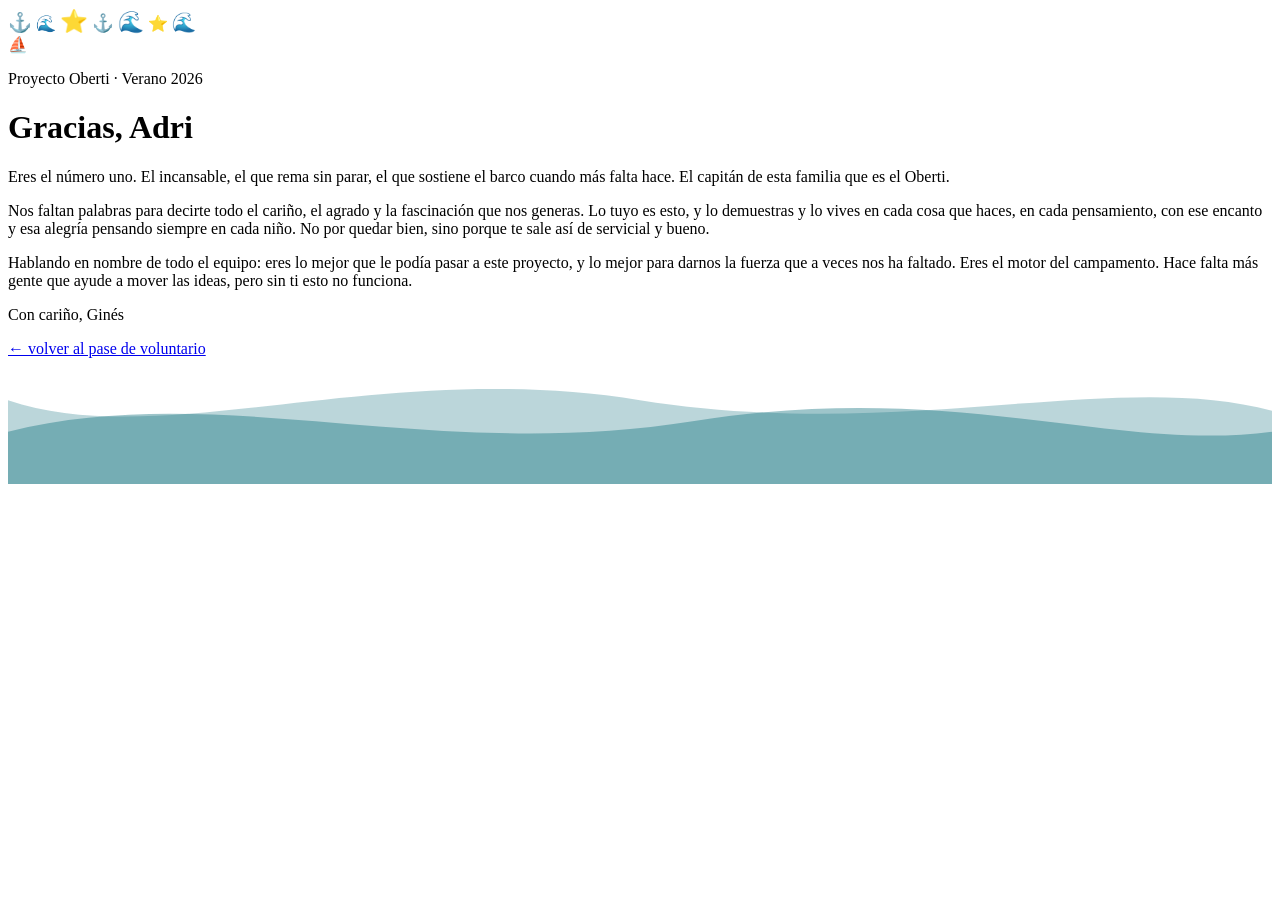
==== paginas/adri.html @ 3d2d61b9 "Primero" ====
<!DOCTYPE html>
<html lang="es">
<head>
<meta charset="UTF-8">
<meta name="viewport" content="width=device-width, initial-scale=1.0">
<title>Para Adri · Proyecto Oberti</title>
<link rel="stylesheet" href="../style.css">
<link rel="stylesheet" href="persona.css">
<style>
  .medalla{ animation:balanceoBarco 2.8s ease-in-out infinite; }
  .particula{ animation-duration: 6s; }
  .particula:nth-child(1){ left:8%;  animation-delay:0s;   font-size:1.2rem; }
  .particula:nth-child(2){ left:24%; animation-delay:1.8s; font-size:1rem; }
  .particula:nth-child(3){ left:40%; animation-delay:.9s;  font-size:1.4rem; }
  .particula:nth-child(4){ left:56%; animation-delay:2.6s; font-size:1.1rem; }
  .particula:nth-child(5){ left:72%; animation-delay:1.3s; font-size:1.3rem; }
  .particula:nth-child(6){ left:88%; animation-delay:2s;   font-size:1rem; }
  .particula:nth-child(7){ left:50%; animation-delay:3.4s; font-size:1.2rem; }

  .timon{
    position:relative;
    z-index:1;
    display:inline-block;
    margin-bottom:6px;
    font-size:1.1rem;
    animation:girarSuave 8s linear infinite;
  }
</style>
</head>
<body>

<div class="diploma">
  <div class="particulas" aria-hidden="true">
    <span class="particula">⚓</span>
    <span class="particula">🌊</span>
    <span class="particula">⭐</span>
    <span class="particula">⚓</span>
    <span class="particula">🌊</span>
    <span class="particula">⭐</span>
    <span class="particula">🌊</span>
  </div>

  <div class="medalla">⛵</div>
  <p class="eyebrow">Proyecto Oberti · Verano 2026</p>
  <h1 class="display">Gracias, Adri</h1>

  <p class="mensaje">Eres el número uno. El incansable, el que rema sin parar, el que sostiene el barco cuando más falta hace. El capitán de esta familia que es el Oberti.</p>
  <p class="mensaje">Nos faltan palabras para decirte todo el cariño, el agrado y la fascinación que nos generas. Lo tuyo es esto, y lo demuestras y lo vives en cada cosa que haces, en cada pensamiento, con ese encanto y esa alegría pensando siempre en cada niño. No por quedar bien, sino porque te sale así de servicial y bueno.</p>
  <p class="mensaje">Hablando en nombre de todo el equipo: eres lo mejor que le podía pasar a este proyecto, y lo mejor para darnos la fuerza que a veces nos ha faltado. Eres el motor del campamento. Hace falta más gente que ayude a mover las ideas, pero sin ti esto no funciona.</p>

  <p class="firma display">Con cariño, Ginés</p>
  <a class="volver" href="../index.html">&larr; volver al pase de voluntario</a>
</div>

<div class="olas" aria-hidden="true">
  <svg viewBox="0 0 1200 120" preserveAspectRatio="none">
    <path d="M0,40 C150,90 350,0 600,40 C850,80 1050,10 1200,50 L1200,120 L0,120 Z" fill="#0E6E7C" opacity="0.28"/>
    <path d="M0,70 C200,20 400,100 650,60 C900,20 1050,90 1200,70 L1200,120 L0,120 Z" fill="#0E6E7C" opacity="0.4"/>
  </svg>
</div>

</body>
</html>
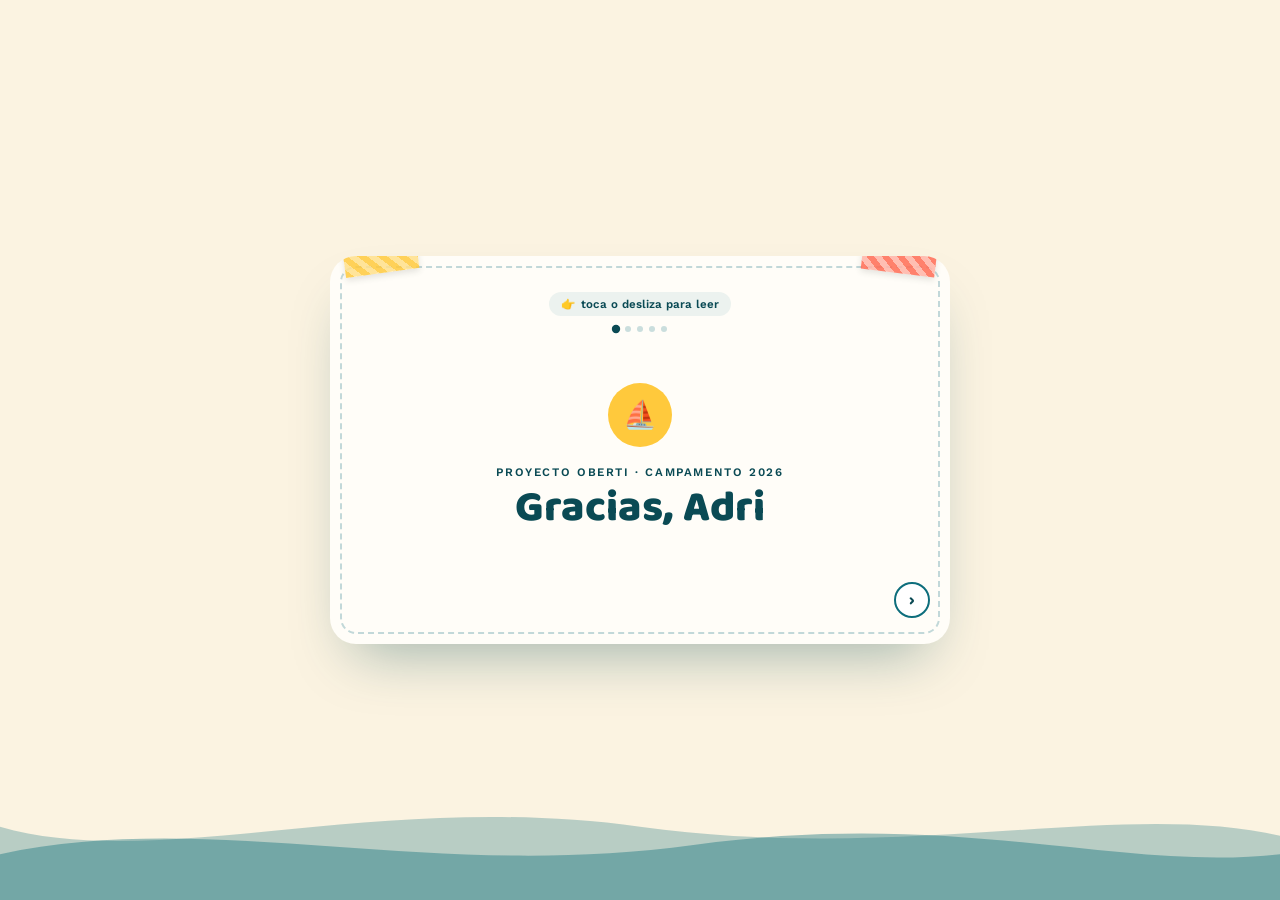
==== commit 855838eb: "comprobación" ====
--- a/paginas/adri.html
+++ b/paginas/adri.html
@@ -16,15 +16,6 @@
   .particula:nth-child(5){ left:72%; animation-delay:1.3s; font-size:1.3rem; }
   .particula:nth-child(6){ left:88%; animation-delay:2s;   font-size:1rem; }
   .particula:nth-child(7){ left:50%; animation-delay:3.4s; font-size:1.2rem; }
-
-  .timon{
-    position:relative;
-    z-index:1;
-    display:inline-block;
-    margin-bottom:6px;
-    font-size:1.1rem;
-    animation:girarSuave 8s linear infinite;
-  }
 </style>
 </head>
 <body>
@@ -40,16 +31,39 @@
     <span class="particula">🌊</span>
   </div>
 
-  <div class="medalla">⛵</div>
-  <p class="eyebrow">Proyecto Oberti · Verano 2026</p>
-  <h1 class="display">Gracias, Adri</h1>
+  <span class="washi izq"></span>
+  <span class="washi der"></span>
 
-  <p class="mensaje">Eres el número uno. El incansable, el que rema sin parar, el que sostiene el barco cuando más falta hace. El capitán de esta familia que es el Oberti.</p>
-  <p class="mensaje">Nos faltan palabras para decirte todo el cariño, el agrado y la fascinación que nos generas. Lo tuyo es esto, y lo demuestras y lo vives en cada cosa que haces, en cada pensamiento, con ese encanto y esa alegría pensando siempre en cada niño. No por quedar bien, sino porque te sale así de servicial y bueno.</p>
-  <p class="mensaje">Hablando en nombre de todo el equipo: eres lo mejor que le podía pasar a este proyecto, y lo mejor para darnos la fuerza que a veces nos ha faltado. Eres el motor del campamento. Hace falta más gente que ayude a mover las ideas, pero sin ti esto no funciona.</p>
+  <p class="pista-deslizar" id="pistaDeslizar"><span class="icono">👉</span> toca o desliza para leer</p>
+  <div class="progreso" id="progreso"></div>
 
-  <p class="firma display">Con cariño, Ginés</p>
-  <a class="volver" href="../index.html">&larr; volver al pase de voluntario</a>
+  <div class="carrusel-viewport">
+    <div class="carrusel">
+      <div class="slide">
+        <div class="medalla">⛵</div>
+        <p class="eyebrow">Proyecto Oberti · Campamento 2026</p>
+        <h1 class="display">Gracias, Adri</h1>
+      </div>
+      <div class="slide">
+        <p class="mensaje">Eres el número uno. El incansable, el que rema sin parar, el que sostiene el barco cuando más falta hace. El capitán de esta familia que es Oberti.</p>
+      </div>
+      <div class="slide">
+        <p class="mensaje">Me faltan palabras para decirte todo el cariño, el agrado y la fascinación que nos generas. Lo tuyo es esto, y lo demuestras y lo vives en cada cosa que haces, en cada pensamiento, con ese encanto y esa alegría pensando siempre en cada niño. No por quedar bien, sino porque te sale así de servicial y bueno.</p>
+      </div>
+      <div class="slide">
+        <p class="mensaje">Hablando en nombre de todo el equipo: eres lo mejor que le podía pasar a este proyecto, y lo mejor para darnos la fuerza que a veces nos ha faltado. Eres el motor del campamento. Hace falta más gente que ayude a mover las ideas, pero sin ti esto no funciona.</p>
+      </div>
+      <div class="slide">
+        <p class="firma display">Con cariño, Ginés</p>
+        <a class="volver" href="../index.html">&larr; volver al pase de voluntario</a>
+      </div>
+    </div>
+  </div>
+
+  <div class="nav-botones">
+    <button type="button" class="nav-btn nav-prev" data-oculto="1" aria-label="Anterior">&lsaquo;</button>
+    <button type="button" class="nav-btn nav-next" aria-label="Siguiente">&rsaquo;</button>
+  </div>
 </div>
 
 <div class="olas" aria-hidden="true">
@@ -59,5 +73,6 @@
   </svg>
 </div>
 
+<script src="persona.js"></script>
 </body>
 </html>
--- a/style.css
+++ b/style.css
@@ -0,0 +1,108 @@
+@import url('https://fonts.googleapis.com/css2?family=Baloo+2:wght@500;700;800&family=Work+Sans:wght@400;500;600&display=swap');
+
+:root{
+  --sand: #FBF3E1;
+  --ink: #10262E;
+  --pool: #0E6E7C;
+  --pool-deep: #0A4A54;
+  --sun: #FFC93C;
+  --coral: #FF6B54;
+  --paper: #FFFDF8;
+  --radius: 18px;
+}
+
+*{ box-sizing:border-box; }
+
+html,body{
+  margin:0;
+  padding:0;
+  min-height:100%;
+  background:var(--sand);
+  color:var(--ink);
+  font-family:'Work Sans', sans-serif;
+}
+
+.display{
+  font-family:'Baloo 2', sans-serif;
+}
+
+/* olas decorativas al pie de pantalla */
+.olas{
+  position:fixed;
+  left:0; right:0; bottom:0;
+  height:110px;
+  pointer-events:none;
+  z-index:0;
+}
+.olas svg{ width:100%; height:100%; display:block; }
+
+a{ color:inherit; }
+
+.visually-hidden{
+  position:absolute;
+  width:1px;height:1px;
+  overflow:hidden;
+  clip:rect(0 0 0 0);
+}
+
+::selection{ background:var(--sun); color:var(--ink); }
+
+/* --- animaciones reutilizables --- */
+@keyframes apareceArriba{
+  from{ opacity:0; transform:translateY(22px); }
+  to{ opacity:1; transform:translateY(0); }
+}
+@keyframes flotar{
+  0%,100%{ transform:translateY(0) rotate(0deg); }
+  50%{ transform:translateY(-10px) rotate(4deg); }
+}
+@keyframes pulso{
+  0%,100%{ transform:scale(1); }
+  50%{ transform:scale(1.08); }
+}
+@keyframes brilloSuave{
+  0%,100%{ box-shadow:0 8px 18px -6px rgba(255,201,60,.7); }
+  50%{ box-shadow:0 8px 26px -4px rgba(255,201,60,1); }
+}
+@keyframes subeYDesvanece{
+  0%{ opacity:0; transform:translateY(0) scale(.8); }
+  15%{ opacity:1; }
+  100%{ opacity:0; transform:translateY(-140px) scale(1.1); }
+}
+@keyframes girarSuave{
+  from{ transform:rotate(0deg); }
+  to{ transform:rotate(360deg); }
+}
+@keyframes balanceoBarco{
+  0%,100%{ transform:rotate(-2deg) translateY(0); }
+  50%{ transform:rotate(2deg) translateY(-4px); }
+}
+
+.particulas{
+  position:absolute;
+  inset:0;
+  overflow:hidden;
+  border-radius:inherit;
+  pointer-events:none;
+  z-index:0;
+}
+.particula{
+  position:absolute;
+  bottom:-10%;
+  font-size:1.4rem;
+  animation:subeYDesvanece 6s ease-in infinite;
+  opacity:0;
+}
+
+@media (prefers-reduced-motion: reduce){
+  *{ animation:none !important; transition:none !important; }
+}
+
+/* --- mobile-first: todo pensado primero para pantalla de móvil --- */
+body{
+  font-size:16px;
+  -webkit-text-size-adjust:100%;
+}
+@media (max-width:400px){
+  h1{ font-size:1.7rem !important; }
+}
--- a/paginas/persona.css
+++ b/paginas/persona.css
@@ -0,0 +1,212 @@
+body{
+  display:flex;
+  align-items:center;
+  justify-content:center;
+  min-height:100vh;
+  padding:20px 14px;
+}
+
+.diploma{
+  position:relative;
+  z-index:1;
+  width:100%;
+  max-width:480px;
+  background:var(--paper);
+  border-radius:22px;
+  padding:26px 0 20px;
+  box-shadow:0 30px 60px -24px rgba(10,74,84,.4);
+  text-align:center;
+  overflow:hidden;
+  animation:apareceArriba .7s ease both;
+  user-select:none;
+  touch-action:pan-y;
+  cursor:pointer;
+}
+
+@media (min-width:600px){
+  .diploma{ max-width:620px; padding:34px 0 26px; border-radius:26px; }
+}
+
+.diploma::before{
+  content:"";
+  position:absolute;
+  inset:10px;
+  border:2px dashed rgba(14,110,124,.25);
+  border-radius:16px;
+  pointer-events:none;
+  z-index:1;
+}
+
+/* washi tape decorativo, como si fuera un cuaderno de recuerdos */
+.washi{
+  position:absolute;
+  top:-9px;
+  width:74px;
+  height:26px;
+  background:repeating-linear-gradient(45deg, var(--sun), var(--sun) 6px, #ffe08a 6px, #ffe08a 12px);
+  opacity:.85;
+  box-shadow:0 3px 6px rgba(0,0,0,.12);
+  z-index:2;
+}
+.washi.izq{ left:14px; transform:rotate(-8deg); }
+.washi.der{ right:14px; transform:rotate(7deg); background:repeating-linear-gradient(45deg, var(--coral), var(--coral) 6px, #ffb3a6 6px, #ffb3a6 12px); }
+
+/* pista de "toca o desliza" */
+.pista-deslizar{
+  position:relative;
+  z-index:1;
+  display:inline-flex;
+  align-items:center;
+  gap:6px;
+  margin:2px auto 10px;
+  padding:5px 12px;
+  background:rgba(14,110,124,.08);
+  color:var(--pool-deep);
+  border-radius:999px;
+  font-size:.72rem;
+  font-weight:600;
+  transition:opacity .5s ease, transform .5s ease;
+}
+.pista-deslizar .icono{ animation:deslizaIcono 1.6s ease-in-out infinite; }
+.pista-deslizar.oculto{ opacity:0; transform:translateY(-6px) scale(.9); pointer-events:none; }
+
+@keyframes deslizaIcono{
+  0%,100%{ transform:translateX(0); }
+  50%{ transform:translateX(5px); }
+}
+
+/* progreso (puntitos) */
+.progreso{
+  position:relative;
+  z-index:1;
+  display:flex;
+  justify-content:center;
+  gap:6px;
+  margin-bottom:14px;
+}
+.punto{
+  width:6px; height:6px;
+  border-radius:50%;
+  background:rgba(14,110,124,.22);
+  transition:background .3s ease, transform .3s ease;
+}
+.punto.activo{ background:var(--pool-deep); transform:scale(1.4); }
+
+/* carrusel */
+.carrusel-viewport{
+  position:relative;
+  z-index:1;
+  overflow:hidden;
+  width:100%;
+}
+.carrusel{
+  display:flex;
+  transition:transform .5s cubic-bezier(.22,1,.36,.98);
+}
+.slide{
+  flex:0 0 100%;
+  max-width:100%;
+  padding:2px 26px 6px;
+  min-height:200px;
+  display:flex;
+  flex-direction:column;
+  justify-content:center;
+  box-sizing:border-box;
+}
+
+@media (min-width:600px){
+  .slide{ padding:2px 40px 6px; min-height:230px; }
+}
+
+.medalla{
+  width:56px; height:56px;
+  margin:0 auto 14px;
+  border-radius:50%;
+  background:var(--sun);
+  display:flex; align-items:center; justify-content:center;
+  font-size:1.5rem;
+  animation:pulso 2.6s ease-in-out infinite, brilloSuave 2.6s ease-in-out infinite;
+}
+
+.eyebrow{
+  font-size:.72rem;
+  letter-spacing:.14em;
+  text-transform:uppercase;
+  color:var(--pool-deep);
+  font-weight:600;
+  margin:0 0 6px;
+}
+
+h1{
+  font-family:'Baloo 2', sans-serif;
+  font-weight:800;
+  font-size:clamp(1.6rem, 8vw, 2.7rem);
+  color:var(--pool-deep);
+  margin:0 0 4px;
+  line-height:1.08;
+}
+
+.slide-hint{
+  font-size:.78rem;
+  color:#6b8388;
+  margin-top:10px;
+}
+
+.mensaje{
+  font-size:1.02rem;
+  line-height:1.65;
+  color:#2c464c;
+  text-align:left;
+  margin:0;
+}
+
+.firma{
+  margin-top:6px;
+  font-family:'Baloo 2', sans-serif;
+  font-weight:700;
+  color:var(--coral);
+  font-size:1.15rem;
+}
+
+.volver{
+  display:inline-block;
+  margin-top:18px;
+  font-size:.85rem;
+  color:var(--pool);
+  text-decoration:none;
+  border-bottom:1px dashed var(--pool);
+  cursor:pointer;
+}
+.volver:hover{ color:var(--pool-deep); }
+
+/* botones de navegación */
+.nav-botones{
+  position:relative;
+  z-index:1;
+  display:flex;
+  justify-content:space-between;
+  align-items:center;
+  padding:0 20px;
+  margin-top:6px;
+}
+.nav-btn{
+  width:36px; height:36px;
+  border-radius:50%;
+  border:2px solid var(--pool);
+  background:#fff;
+  color:var(--pool-deep);
+  font-family:'Baloo 2', sans-serif;
+  font-size:1.1rem;
+  font-weight:700;
+  display:flex; align-items:center; justify-content:center;
+  cursor:pointer;
+  transition:background .2s ease, transform .15s ease, opacity .2s ease;
+}
+.nav-btn:hover{ background:var(--pool); color:#fff; }
+.nav-btn:active{ transform:scale(.92); }
+.nav-btn[data-oculto="1"]{ opacity:0; pointer-events:none; }
+
+@media (min-width:600px){
+  .medalla{ width:64px; height:64px; font-size:1.7rem; margin-bottom:18px; }
+  .mensaje{ font-size:1.1rem; }
+}
